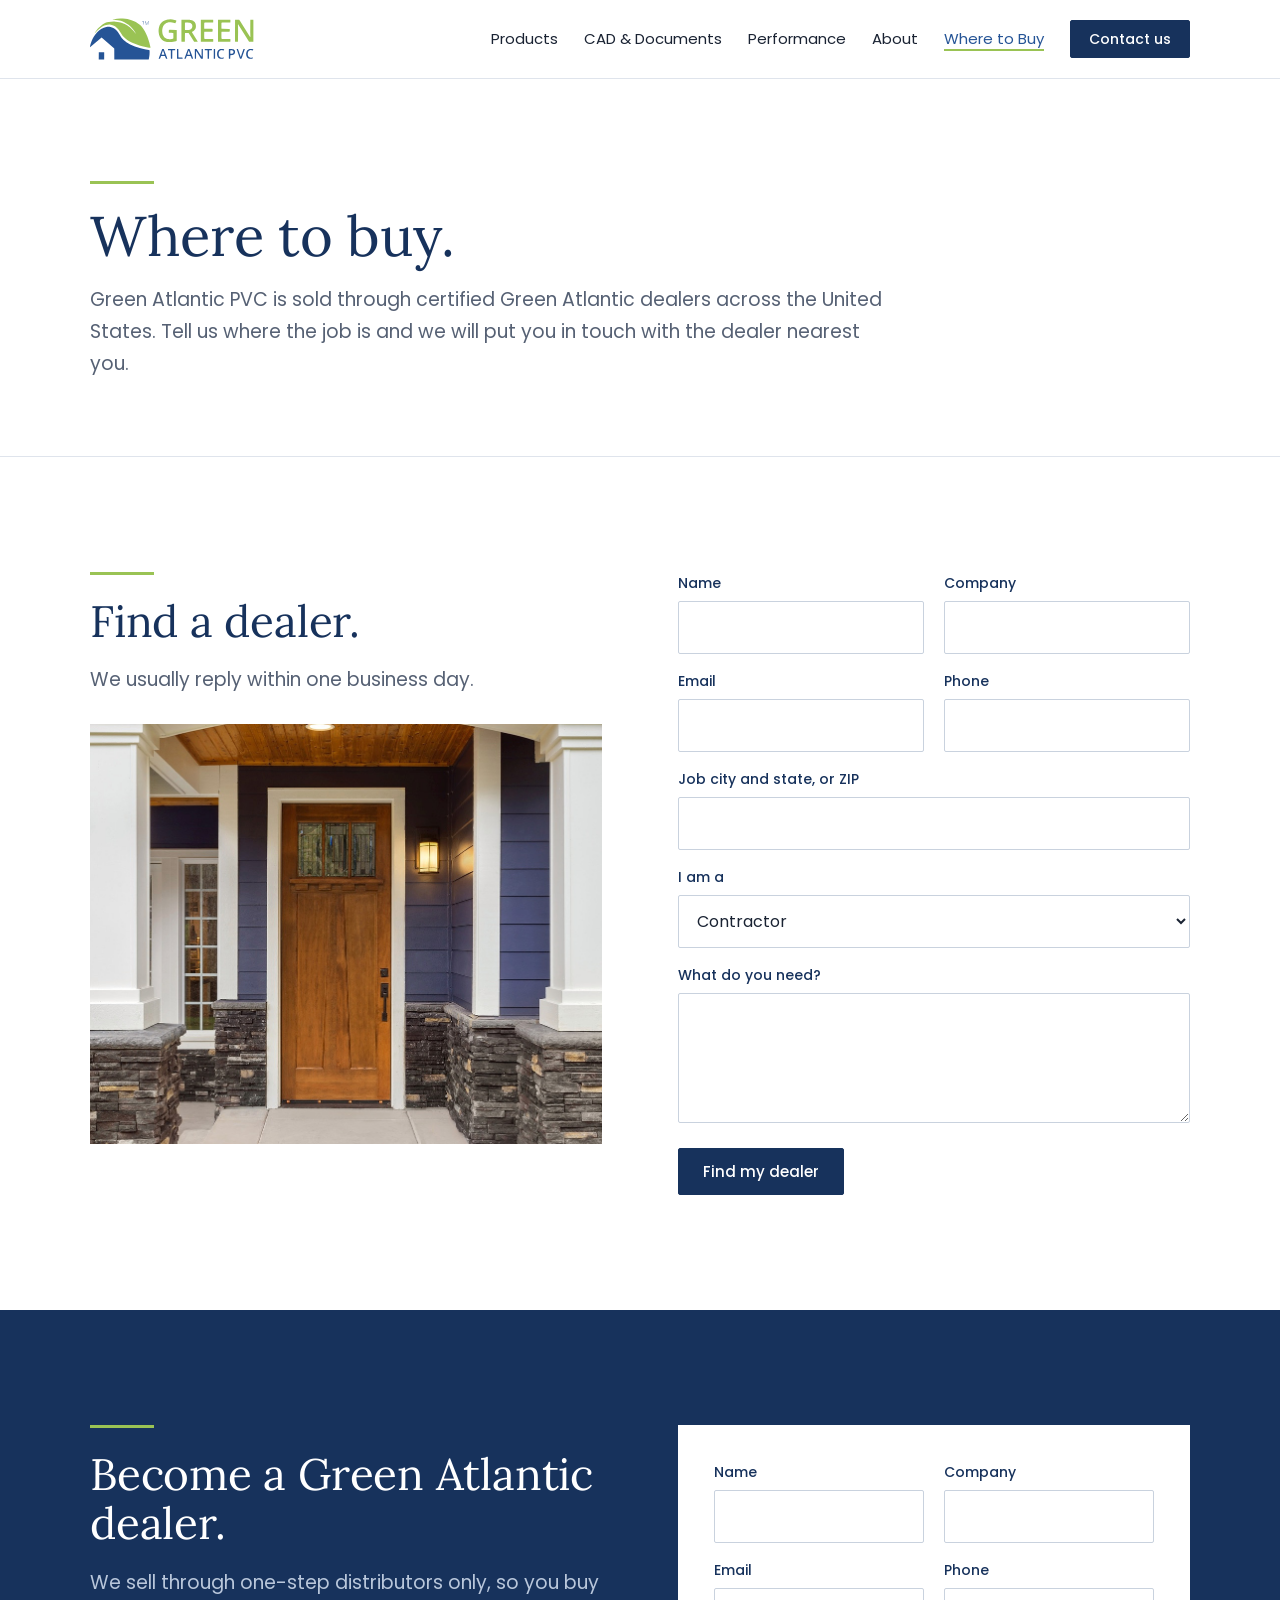
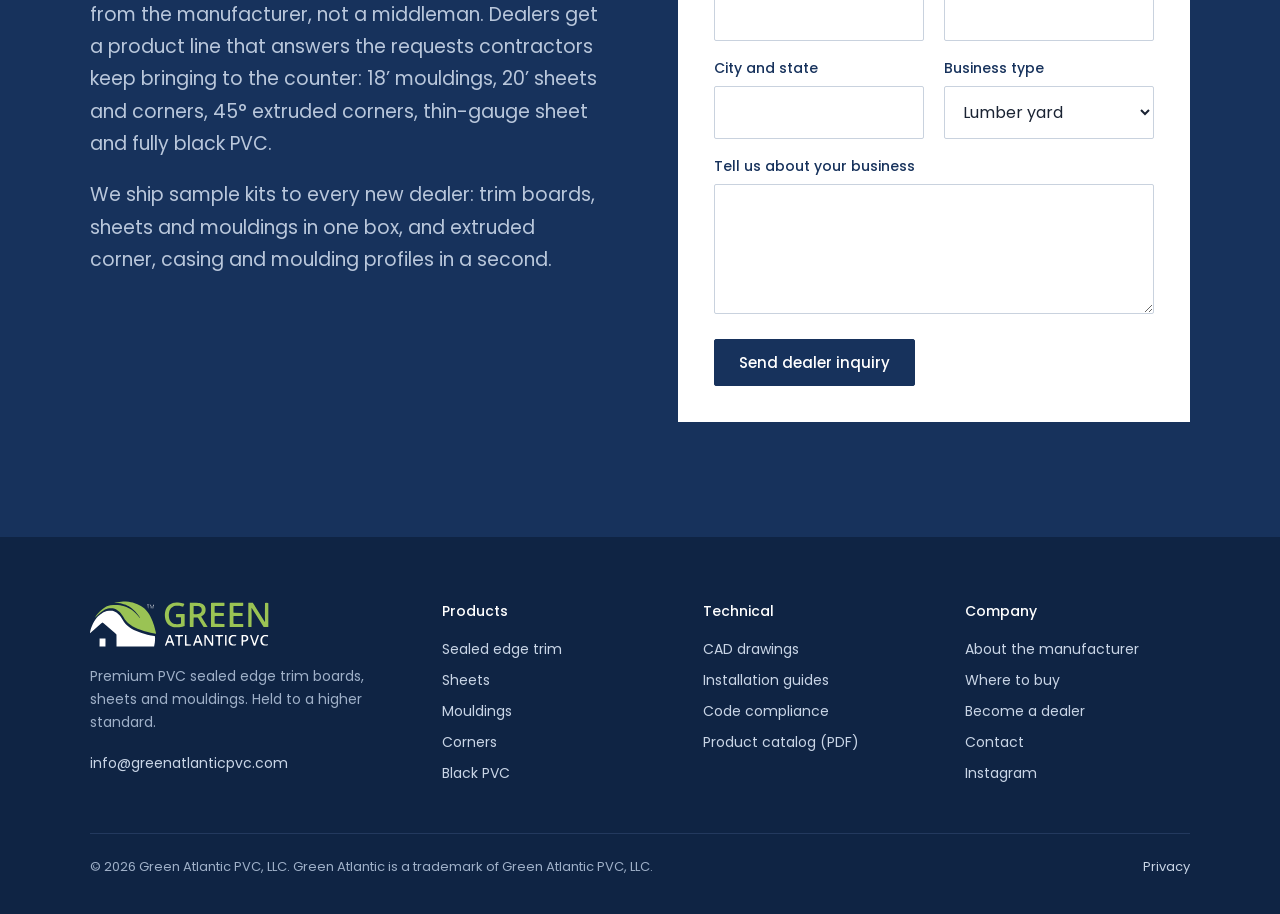
==== dealers.html @ 399b7072 "Set up site: unpack, copy drawings, make thumbnails" ====
<!doctype html>
<html lang="en">
<head>
<meta charset="utf-8">
<meta name="viewport" content="width=device-width, initial-scale=1, viewport-fit=cover">
<title>Where to Buy and Become a Dealer | Green Atlantic PVC</title>
<meta name="description" content="Find a certified Green Atlantic PVC dealer near your job, or apply to become a Green Atlantic dealer.">
<meta property="og:title" content="Where to Buy and Become a Dealer | Green Atlantic PVC">
<meta property="og:description" content="Find a certified Green Atlantic PVC dealer near your job, or apply to become a Green Atlantic dealer.">
<meta property="og:image" content="https://greenatlanticpvc.com/img/farmhouse.jpg">
<meta name="theme-color" content="#17325C">
<link rel="icon" href="/img/favicon.svg" type="image/svg+xml">
<link rel="preconnect" href="https://fonts.googleapis.com"><link rel="preconnect" href="https://fonts.gstatic.com" crossorigin>
<link href="https://fonts.googleapis.com/css2?family=Lora:ital@0;1&family=Poppins:wght@300;400;500&display=swap" rel="stylesheet">
<link rel="stylesheet" href="/styles.css">
</head>
<body>
<a class="skip" href="#main">Skip to content</a>
<header class="hdr"><div class="wrap">
<a class="brand" href="/" aria-label="Green Atlantic PVC home"><img src="/img/logo.svg" alt="Green Atlantic PVC" width="164" height="42"></a>
<button class="menu-btn" type="button" aria-expanded="false" aria-controls="nav">Menu</button>
<nav class="nav" id="nav" aria-label="Main"><a href="/products.html">Products</a><a href="/cad.html">CAD &amp; Documents</a><a href="/performance.html">Performance</a><a href="/about.html">About</a><a href="/dealers.html" aria-current="page">Where to Buy</a><a class="btn" href="/contact.html">Contact us</a></nav>
</div></header>
<main id="main">

<section class="ph-head"><div class="wrap">
<span class="rule"></span><h1>Where to buy.</h1>
<p class="lede">Green Atlantic PVC is sold through certified Green Atlantic dealers across the United States. Tell us where the job is and we will put you in touch with the dealer nearest you.</p>
</div></section>
<section class="sec"><div class="wrap split" style="align-items:start">
<div><span class="rule"></span><h2>Find a dealer.</h2><p class="lede" style="margin-top:18px">We usually reply within one business day.</p><img src="/img/door-entry.jpg" alt="Entry trimmed in Green Atlantic PVC" loading="lazy" style="margin-top:28px;max-height:420px"></div>
<form class="form" name="find-a-dealer" method="POST" action="/thanks.html" data-netlify="true" netlify-honeypot="bot-field"><input type="hidden" name="form-name" value="find-a-dealer"><p class="hp"><label>Leave this empty <input name="bot-field"></label></p><div><label for="find-a-dealer-name">Name</label><input id="find-a-dealer-name" type="text" name="name" required autocomplete="name"></div><div><label for="find-a-dealer-company">Company</label><input id="find-a-dealer-company" type="text" name="company" autocomplete="organization"></div><div><label for="find-a-dealer-email">Email</label><input id="find-a-dealer-email" type="email" name="email" required autocomplete="email"></div><div><label for="find-a-dealer-phone">Phone</label><input id="find-a-dealer-phone" type="tel" name="phone" autocomplete="tel"></div><div class="full"><label for="find-a-dealer-location">Job city and state, or ZIP</label><input id="find-a-dealer-location" type="text" name="location" required></div><div class="full"><label for="find-a-dealer-role">I am a</label><select id="find-a-dealer-role" name="role"><option>Contractor</option><option>Builder</option><option>Architect or designer</option><option>Homeowner</option><option>Other</option></select></div><div class="full"><label for="find-a-dealer-message">What do you need?</label><textarea id="find-a-dealer-message" name="message"></textarea></div><div class="full"><button class="btn" type="submit">Find my dealer</button></div></form>
</div></section>
<section class="sec navy" id="become"><div class="wrap split" style="align-items:start">
<div><span class="rule"></span><h2>Become a Green Atlantic dealer.</h2>
<p class="lede" style="margin-top:18px">We sell through one-step distributors only, so you buy from the manufacturer, not a middleman. Dealers get a product line that answers the requests contractors keep bringing to the counter: 18&rsquo; mouldings, 20&rsquo; sheets and corners, 45&deg; extruded corners, thin-gauge sheet and fully black PVC.</p>
<p class="lede">We ship sample kits to every new dealer: trim boards, sheets and mouldings in one box, and extruded corner, casing and moulding profiles in a second.</p></div>
<div style="background:#fff;padding:clamp(22px,3vw,36px)"><form class="form" name="become-a-dealer" method="POST" action="/thanks.html" data-netlify="true" netlify-honeypot="bot-field"><input type="hidden" name="form-name" value="become-a-dealer"><p class="hp"><label>Leave this empty <input name="bot-field"></label></p><div><label for="become-a-dealer-name">Name</label><input id="become-a-dealer-name" type="text" name="name" required autocomplete="name"></div><div><label for="become-a-dealer-company">Company</label><input id="become-a-dealer-company" type="text" name="company" required autocomplete="organization"></div><div><label for="become-a-dealer-email">Email</label><input id="become-a-dealer-email" type="email" name="email" required autocomplete="email"></div><div><label for="become-a-dealer-phone">Phone</label><input id="become-a-dealer-phone" type="tel" name="phone" required autocomplete="tel"></div><div><label for="become-a-dealer-location">City and state</label><input id="become-a-dealer-location" type="text" name="location" required></div><div><label for="become-a-dealer-type">Business type</label><select id="become-a-dealer-type" name="type"><option>Lumber yard</option><option>Building supply distributor</option><option>Specialty millwork</option><option>Other</option></select></div><div class="full"><label for="become-a-dealer-message">Tell us about your business</label><textarea id="become-a-dealer-message" name="message"></textarea></div><div class="full"><button class="btn" type="submit">Send dealer inquiry</button></div></form></div>
</div></section>

</main>
<footer class="ftr"><div class="wrap">
<div class="cols">
<div><img src="/img/logo-reverse.svg" alt="Green Atlantic PVC" width="180" height="46"><p>Premium PVC sealed edge trim boards, sheets and mouldings. Held to a higher standard.</p><a href="mailto:info@greenatlanticpvc.com">info@greenatlanticpvc.com</a></div>
<div><h4>Products</h4><a href="/products.html#trim">Sealed edge trim</a><a href="/products.html#sheets">Sheets</a><a href="/products.html#mouldings">Mouldings</a><a href="/products.html#corners">Corners</a><a href="/products.html#black">Black PVC</a></div>
<div><h4>Technical</h4><a href="/cad.html">CAD drawings</a><a href="/cad.html#documents">Installation guides</a><a href="/performance.html">Code compliance</a><a href="/docs/green-atlantic-catalog.pdf">Product catalog (PDF)</a></div>
<div><h4>Company</h4><a href="/about.html">About the manufacturer</a><a href="/dealers.html">Where to buy</a><a href="/dealers.html#become">Become a dealer</a><a href="/contact.html">Contact</a><a href="https://www.instagram.com/greenatlanticpvc/" rel="noopener">Instagram</a></div>
</div>
<div class="base"><span>&copy; <span class="yr">2026</span> Green Atlantic PVC, LLC. Green Atlantic is a trademark of Green Atlantic PVC, LLC.</span><span><a href="/privacy.html">Privacy</a></span></div>
</div></footer>
<script src="/js/site.js"></script>
</body>
</html>
---- styles.css ----
/* Green Atlantic PVC — site styles. Palette and type follow the printed catalog. */
:root{
  --navy:#17325C; --navy-2:#0F2444; --blue:#255496; --leaf:#9AC354; --leaf-ink:#5E8A24;
  --ink:#1A2333; --slate:#566174; --line:#DFE4EC; --mist:#F2F5F9; --white:#FFFFFF;
  --serif:"Lora",Georgia,"Times New Roman",serif; --sans:"Poppins",system-ui,-apple-system,"Segoe UI",sans-serif;
  --wrap:1180px; --gut:clamp(20px,4vw,40px);
}
*{box-sizing:border-box}
html{scroll-behavior:smooth;-webkit-text-size-adjust:100%}
@media (prefers-reduced-motion:reduce){html{scroll-behavior:auto}*{animation:none!important;transition:none!important}}
body{margin:0;font:400 16px/1.65 var(--sans);color:var(--ink);background:var(--white);-webkit-font-smoothing:antialiased}
img{max-width:100%;height:auto;display:block}
a{color:var(--blue);text-decoration-thickness:1px;text-underline-offset:3px}
a:hover{color:var(--navy)}
:focus-visible{outline:2px solid var(--leaf);outline-offset:3px}
.wrap{max-width:var(--wrap);margin:0 auto;padding:0 var(--gut)}
h1,h2,h3{font-family:var(--serif);font-weight:400;color:var(--navy);letter-spacing:-.005em;margin:0}
h1{font-size:clamp(38px,5.4vw,66px);line-height:1.06}
h2{font-size:clamp(30px,3.6vw,44px);line-height:1.12}
h3{font-family:var(--sans);font-weight:500;font-size:19px;line-height:1.35;color:var(--navy)}
p{margin:0 0 1em;max-width:66ch}
.lede{font-size:clamp(17px,1.5vw,19px);color:var(--slate);line-height:1.7}
.rule{display:block;width:64px;height:3px;background:var(--leaf);margin:0 0 22px}
.kicker{font-size:13px;font-weight:500;color:var(--leaf-ink);margin:0 0 10px;letter-spacing:.02em}
.sec{padding:clamp(64px,9vw,120px) 0}
.sec.tight{padding:clamp(48px,6vw,80px) 0}
.mist{background:var(--mist)}
.navy{background:var(--navy);color:#D9E2EF}
.navy h2,.navy h3{color:#fff}
.navy .lede{color:#B9C7DB}
.btn{display:inline-flex;align-items:center;gap:8px;font:500 15px/1 var(--sans);padding:15px 24px;border-radius:2px;text-decoration:none;border:1.5px solid var(--navy);background:var(--navy);color:#fff;cursor:pointer}
.btn:hover{background:var(--navy-2);color:#fff}
.btn.ghost{background:transparent;color:var(--navy)}
.btn.ghost:hover{background:var(--navy);color:#fff}
.btn.light{background:#fff;color:var(--navy);border-color:#fff}
.btn.light:hover{background:transparent;color:#fff}
.btns{display:flex;flex-wrap:wrap;gap:12px;margin-top:28px}

/* header */
.hdr{position:sticky;top:0;z-index:50;background:rgba(255,255,255,.96);backdrop-filter:saturate(1.4) blur(8px);border-bottom:1px solid var(--line)}
.hdr .wrap{display:flex;align-items:center;gap:28px;height:78px}
.brand img{height:42px;width:auto}
.nav{display:flex;gap:26px;margin-left:auto;align-items:center}
.nav a{color:var(--ink);text-decoration:none;font-size:15px}
.nav a:hover,.nav a[aria-current=page]{color:var(--blue)}
.nav a[aria-current=page]{box-shadow:inset 0 -2px 0 var(--leaf)}
.nav .btn{padding:11px 18px;font-size:14px;color:#fff}
.menu-btn{display:none;margin-left:auto;background:none;border:1px solid var(--line);padding:10px 14px;font:500 14px var(--sans);color:var(--navy);border-radius:2px}
@media (max-width:980px){
  .menu-btn{display:block}
  .nav{display:none;position:absolute;left:0;right:0;top:78px;background:#fff;flex-direction:column;align-items:stretch;gap:0;padding:8px var(--gut) 20px;border-bottom:1px solid var(--line)}
  .nav.open{display:flex}
  .nav a{padding:13px 0;border-bottom:1px solid var(--line)}
  .nav .btn{margin-top:14px;justify-content:center;padding:15px}
}

/* hero */
.hero{position:relative;min-height:min(88vh,820px);display:flex;align-items:flex-end;color:#fff;overflow:hidden}
.hero img.bg{position:absolute;inset:0;width:100%;height:100%;object-fit:cover;object-position:62% 35%}
.hero::after{content:"";position:absolute;inset:0;background:linear-gradient(90deg,rgba(15,36,68,.78) 0%,rgba(15,36,68,.45) 45%,rgba(15,36,68,0) 75%),linear-gradient(180deg,rgba(15,36,68,0) 45%,rgba(15,36,68,.75))}
.hero .wrap{position:relative;z-index:1;padding-bottom:clamp(48px,7vw,88px);width:100%}
.hero h1{color:#fff;max-width:15ch}
.hero p{color:#DCE5F1;font-size:clamp(17px,1.6vw,20px);max-width:52ch;margin-top:20px}
.hero .tag{font-family:var(--serif);font-style:italic;font-size:19px;color:#fff;margin:0 0 18px;display:flex;align-items:center;gap:14px}
.hero .tag::before{content:"";width:40px;height:3px;background:var(--leaf)}

/* proof strip */
.proof{border-bottom:1px solid var(--line)}
.proof .wrap{display:grid;grid-template-columns:repeat(4,1fr)}
.proof .wrap>div{padding:26px 22px 24px 0;border-right:1px solid var(--line)}
.proof .wrap>div+div{padding-left:22px}
.proof .wrap>div:last-child{border-right:0}
.proof b{display:block;font:400 30px/1.1 var(--serif);color:var(--navy)}
.proof span{font-size:14px;color:var(--slate)}
@media (max-width:800px){.proof .wrap{grid-template-columns:1fr 1fr}.proof b{font-size:24px}.proof .wrap>div:nth-child(2){border-right:0}.proof .wrap>div:nth-child(n+3){border-top:1px solid var(--line)}.proof .wrap>div:nth-child(3){padding-left:0}}

/* two column */
.split{display:grid;grid-template-columns:1fr 1fr;gap:clamp(32px,6vw,88px);align-items:center}
.split.wide-img{grid-template-columns:.9fr 1.1fr}
.split img{width:100%;object-fit:cover}
@media (max-width:860px){.split,.split.wide-img{grid-template-columns:1fr}}

/* lengths — the four numbers */
.lengths{display:grid;grid-template-columns:repeat(4,1fr);gap:0;margin-top:48px;border-top:1px solid var(--line)}
.lengths div{padding:28px 24px 8px 0}
.lengths div+div{padding-left:24px;border-left:1px solid var(--line)}
.lengths b{display:block;font:400 clamp(44px,5vw,64px)/1 var(--serif);color:var(--navy)}
.lengths p{font-size:15px;color:var(--slate);margin-top:14px}
@media (max-width:860px){.lengths{grid-template-columns:1fr 1fr}.lengths div:nth-child(3){padding-left:0;border-left:0}.lengths div:nth-child(n+3){border-top:1px solid var(--line)}}

/* the profile board — the signature element */
.board{background:var(--mist);border:1px solid var(--line);padding:clamp(24px,4vw,48px);margin-top:44px;position:relative}
.board-grid{display:flex;flex-wrap:wrap;align-items:flex-end;gap:34px 30px}
.board figure{margin:0;display:flex;flex-direction:column;align-items:flex-start;text-decoration:none}
.board figure img{display:block}
.board figcaption{margin-top:9px;font-size:12.5px;line-height:1.3;color:var(--slate)}
.board figcaption b{display:block;color:var(--navy);font-weight:500;font-size:13px}
.board .scale{position:absolute;right:clamp(24px,4vw,48px);top:clamp(16px,2.5vw,26px);font-size:12.5px;color:var(--slate);display:flex;align-items:center;gap:8px}
.board .scale i{display:inline-block;height:6px;border:1px solid var(--navy);border-top:0}
@media (max-width:600px){.board .scale{position:static;margin-bottom:18px}}

/* product family tiles */
.fam{display:grid;grid-template-columns:repeat(4,1fr);gap:2px;margin-top:44px;background:var(--line);border:1px solid var(--line)}
.fam a{background:#fff;text-decoration:none;color:var(--ink);display:flex;flex-direction:column}
.fam .ph{aspect-ratio:4/3;overflow:hidden;background:var(--mist)}
.fam .ph img{width:100%;height:100%;object-fit:cover;transition:transform .5s ease}
.fam .ph img.cut{object-fit:contain;background:#fff;padding:12px}
.fam a:hover .ph img{transform:scale(1.03)}
.fam .tx{padding:18px 20px 22px}
.fam h3{font-size:17px}
.fam p{font-size:14px;color:var(--slate);margin:6px 0 0}
@media (max-width:980px){.fam{grid-template-columns:repeat(2,1fr)}}
@media (max-width:520px){.fam{grid-template-columns:1fr}}

/* anatomy */
.anat{position:relative;margin-top:40px}
.anat img{width:100%}
.anat button{position:absolute;transform:translate(-50%,-50%);width:26px;height:26px;border-radius:50%;border:2px solid #fff;background:var(--leaf);box-shadow:0 0 0 5px rgba(154,195,84,.35);cursor:pointer;padding:0}
.anat button[aria-expanded=true]{background:var(--navy)}
.anat .tip{position:absolute;transform:translate(-50%,calc(-100% - 22px));background:#fff;color:var(--ink);padding:12px 14px;width:220px;font-size:13.5px;line-height:1.45;box-shadow:0 10px 30px rgba(15,36,68,.25);pointer-events:none}
.anat .tip b{display:block;color:var(--navy);font-weight:500;font-size:14.5px}
.anat-list{display:none}
@media (max-width:700px){.anat button,.anat .tip{display:none}.anat-list{display:grid;grid-template-columns:1fr 1fr;gap:14px 20px;margin-top:20px;font-size:14px}.anat-list b{display:block;color:var(--navy);font-weight:500}}

/* firsts */
.firsts{display:grid;grid-template-columns:repeat(4,1fr);gap:clamp(20px,3vw,36px);margin-top:44px}
.firsts img{aspect-ratio:1/1;object-fit:contain;background:#fff;border:1px solid var(--line);padding:18px;width:100%}
.firsts h3{margin-top:18px}
.firsts p{font-size:14.5px;color:var(--slate);margin-top:8px}
@media (max-width:900px){.firsts{grid-template-columns:1fr 1fr}}

/* black feature */
.black-band{background:#14181E;color:#C9CED6}
.black-band h2{color:#fff}
.black-band .lede{color:#AEB5BF}
.black-band .rule{background:var(--leaf)}
.black-band img{width:100%;height:clamp(280px,34vw,440px);object-fit:cover}

/* cta band */
.cta-band{background:var(--navy);color:#C8D4E5}
.cta-band .wrap{display:flex;align-items:center;justify-content:space-between;gap:30px;flex-wrap:wrap}
.cta-band h2{color:#fff;max-width:20ch}

/* page header */
.ph-head{padding:clamp(56px,8vw,104px) 0 clamp(36px,5vw,56px);border-bottom:1px solid var(--line)}
.ph-head h1{font-size:clamp(36px,4.6vw,56px);max-width:18ch}
.ph-head .lede{margin-top:18px}

/* products page */
.subnav{position:sticky;top:78px;z-index:40;background:#fff;border-bottom:1px solid var(--line);overflow-x:auto;-webkit-overflow-scrolling:touch}
.subnav .wrap{display:flex;gap:24px;white-space:nowrap}
.subnav a{display:inline-block;padding:15px 0;font-size:14px;color:var(--slate);text-decoration:none}
.subnav a:hover{color:var(--navy)}
.prod{padding:clamp(56px,7vw,96px) 0;border-bottom:1px solid var(--line);scroll-margin-top:130px}
.prod-head{display:grid;grid-template-columns:1.05fr .95fr;gap:clamp(28px,5vw,72px);align-items:start;margin-bottom:36px}
.prod-head img{width:100%;max-height:380px;object-fit:cover}
.prod-head img.cut{object-fit:contain;background:#fff}
@media (max-width:860px){.prod-head{grid-template-columns:1fr}}
.note{border-left:3px solid var(--leaf);background:var(--mist);padding:16px 20px;margin:22px 0 0;font-size:15px;max-width:none}
.note b{color:var(--navy);font-weight:500}
.tbl-wrap{overflow-x:auto;-webkit-overflow-scrolling:touch}
table{border-collapse:collapse;width:100%;font-size:15px}
th{text-align:left;font-weight:500;font-size:13px;color:var(--blue);padding:10px 14px;border-bottom:2px solid var(--leaf);white-space:nowrap}
td{padding:11px 14px;border-bottom:1px solid var(--line);vertical-align:middle}
tbody tr:nth-child(odd) td{background:#F7F9FB}
td.num{white-space:nowrap}
td b{font-weight:500;color:var(--navy)}
td img.prof{max-height:44px;width:auto}
.tables{display:grid;grid-template-columns:1fr 1fr;gap:32px}
@media (max-width:860px){.tables{grid-template-columns:1fr}}
.cols3{display:grid;grid-template-columns:repeat(3,1fr);gap:28px;margin-top:36px}
.cols3 img{width:100%;aspect-ratio:4/3;object-fit:contain;background:#fff;border:1px solid var(--line);padding:10px}
.cols3 h3{font-size:16px;margin-top:12px}
@media (max-width:760px){.cols3{grid-template-columns:1fr}}

/* CAD library */
.cad-tools{display:flex;flex-wrap:wrap;gap:12px;align-items:center;margin:0 0 28px}
.cad-tools input{flex:1 1 280px;font:400 16px var(--sans);padding:14px 16px;border:1px solid #C9D2DE;border-radius:2px;color:var(--ink)}
.chips{display:flex;flex-wrap:wrap;gap:8px}
.chips button{font:400 14px var(--sans);padding:9px 14px;border:1px solid var(--line);background:#fff;color:var(--slate);border-radius:20px;cursor:pointer}
.chips button[aria-pressed=true]{background:var(--navy);border-color:var(--navy);color:#fff}
.cad-count{font-size:14px;color:var(--slate);margin:0 0 16px}
.cad{display:grid;grid-template-columns:repeat(auto-fill,minmax(212px,1fr));gap:18px}
.cad a{display:flex;flex-direction:column;border:1px solid var(--line);background:#fff;text-decoration:none;color:var(--ink)}
.cad a:hover{border-color:var(--blue)}
.cad .pv{height:150px;display:flex;align-items:center;justify-content:center;padding:18px;background:var(--mist);border-bottom:1px solid var(--line)}
.cad .pv img,.cad .pv svg{max-width:100%;max-height:112px;width:auto;height:auto}
.cad .pv svg{width:100%}
.cad .pv img.photo{max-height:118px;object-fit:contain;mix-blend-mode:multiply}
.cad .pv img.dwg{max-height:120px;background:#fff;border:1px solid var(--line)}
.pdf-tile{display:flex;flex-direction:column;align-items:center;gap:8px;font-size:12.5px;color:var(--slate)}
.pdf-tile svg{width:34px!important;height:auto}
.cad .t{padding:13px 14px 15px;display:flex;flex-direction:column;gap:2px;flex:1}
.cad .t b{font-weight:500;color:var(--navy);font-size:15px;line-height:1.3}
.cad .t span{font-size:13px;color:var(--slate)}
.cad .t em{font-style:normal;font-size:12.5px;color:var(--blue);margin-top:auto;padding-top:8px}
.cad-empty{padding:40px;text-align:center;border:1px dashed var(--line);color:var(--slate)}
.docs{display:grid;grid-template-columns:repeat(2,1fr);gap:0;border-top:1px solid var(--line)}
.docs a{display:block;padding:20px 20px 20px 0;border-bottom:1px solid var(--line);text-decoration:none;color:var(--ink)}
.docs a:nth-child(odd){border-right:1px solid var(--line)}
.docs a:nth-child(even){padding-left:24px}
.docs b{display:block;font-weight:500;color:var(--navy)}
.docs span{font-size:14px;color:var(--slate)}
@media (max-width:760px){.docs{grid-template-columns:1fr}.docs a:nth-child(odd){border-right:0}.docs a:nth-child(even){padding-left:0}}

/* performance */
.ccrr{display:grid;grid-template-columns:auto 1fr;gap:clamp(24px,5vw,64px);align-items:center;background:var(--navy);color:#C8D4E5;padding:clamp(28px,4vw,48px)}
.ccrr b{display:block;font:400 clamp(40px,5vw,60px)/1 var(--sans);color:#fff;letter-spacing:.01em;font-weight:300}
.ccrr small{display:block;font-size:13px;color:#9FB2CC;margin-bottom:8px}
@media (max-width:700px){.ccrr{grid-template-columns:1fr}}
.checks{list-style:none;padding:0;margin:0;columns:2;column-gap:40px}
.checks li{padding:9px 0 9px 26px;position:relative;break-inside:avoid;border-bottom:1px solid var(--line)}
.checks li::before{content:"";position:absolute;left:0;top:17px;width:10px;height:10px;border-radius:50%;background:var(--leaf)}
@media (max-width:640px){.checks{columns:1}}
.howto{display:grid;grid-template-columns:1fr 1fr;gap:28px 56px;margin-top:40px}
.howto h3{font-size:17px;margin-bottom:8px}
.howto p{font-size:15px;color:var(--slate)}
@media (max-width:760px){.howto{grid-template-columns:1fr}}

/* forms */
.form{display:grid;grid-template-columns:1fr 1fr;gap:16px 20px}
.form .full{grid-column:1/-1}
.form label{display:block;font-size:14px;font-weight:500;color:var(--navy);margin-bottom:6px}
.form input,.form select,.form textarea{width:100%;font:400 16px var(--sans);padding:13px 14px;border:1px solid #C9D2DE;border-radius:2px;background:#fff;color:var(--ink)}
.form textarea{min-height:130px;resize:vertical}
.form .hp{display:none}
@media (max-width:640px){.form{grid-template-columns:1fr}}

/* footer */
.ftr{background:var(--navy-2);color:#9FB0C8;padding:64px 0 36px;font-size:14px}
.ftr .cols{display:grid;grid-template-columns:1.4fr 1fr 1fr 1fr;gap:36px}
.ftr img{height:46px;width:auto;margin-bottom:18px}
.ftr h4{font:500 14px var(--sans);color:#fff;margin:0 0 12px}
.ftr a{color:#C9D5E6;text-decoration:none;display:block;padding:4px 0}
.ftr a:hover{color:#fff}
.ftr .base{border-top:1px solid #23395E;margin-top:44px;padding-top:22px;display:flex;justify-content:space-between;gap:20px;flex-wrap:wrap;font-size:13px}
.ftr .base a{display:inline}
@media (max-width:860px){.ftr .cols{grid-template-columns:1fr 1fr}}
.skip{position:absolute;left:-999px;top:8px;background:#fff;padding:10px 14px;z-index:99}
.skip:focus{left:8px}
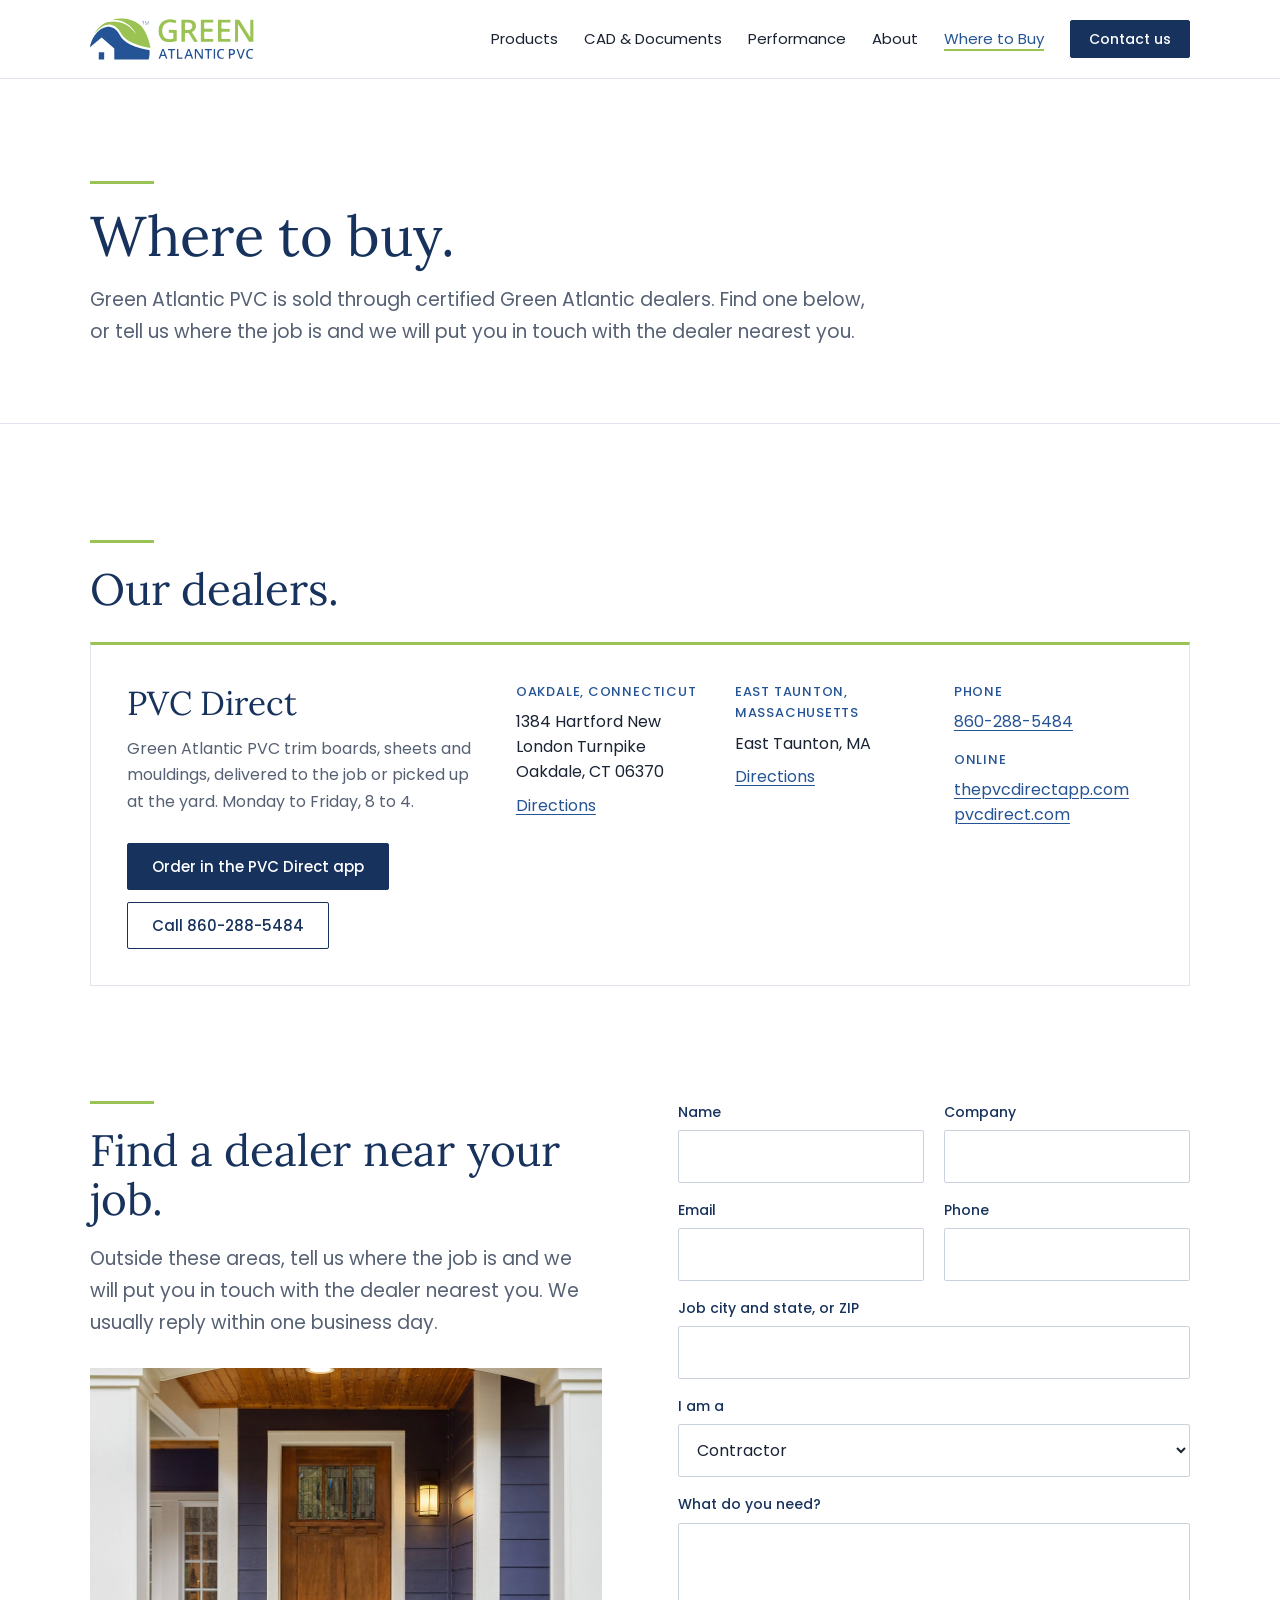
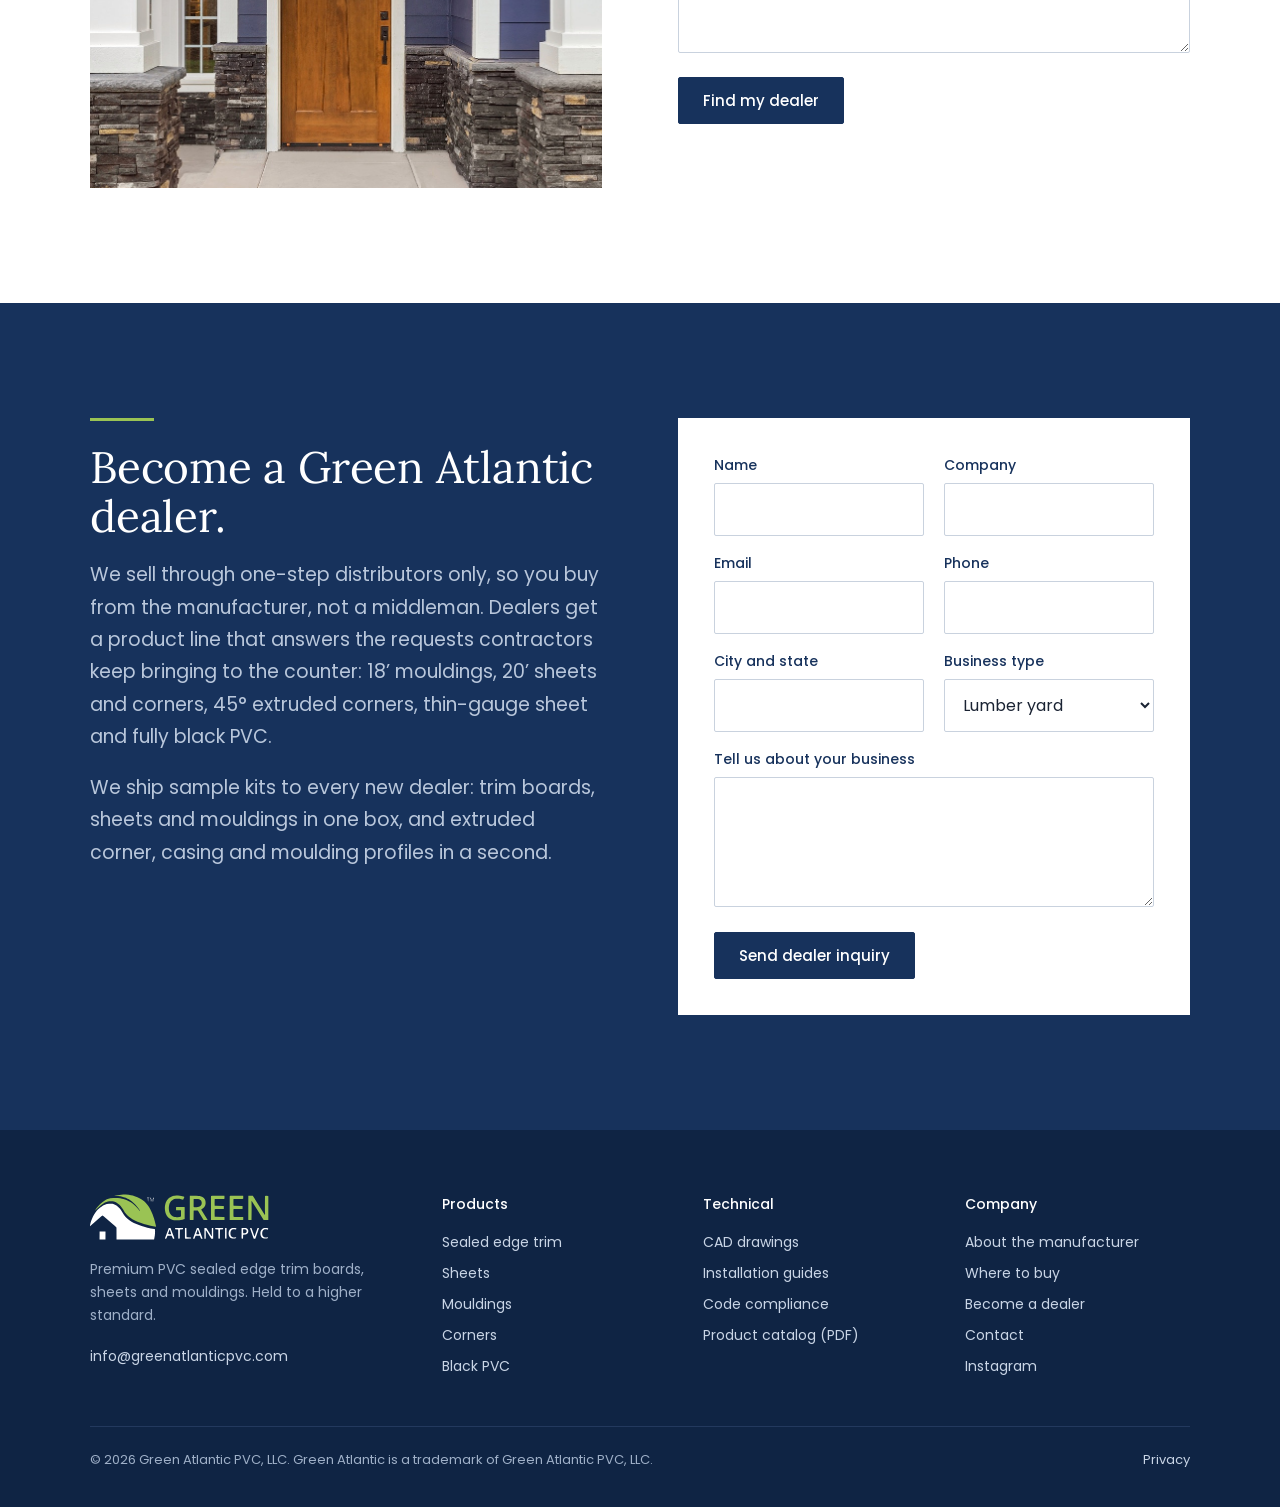
==== commit 1b4b0bed: "Set up site: unpack, copy drawings, make thumbnails" ====
--- a/dealers.html
+++ b/dealers.html
@@ -25,10 +25,22 @@
 
 <section class="ph-head"><div class="wrap">
 <span class="rule"></span><h1>Where to buy.</h1>
-<p class="lede">Green Atlantic PVC is sold through certified Green Atlantic dealers across the United States. Tell us where the job is and we will put you in touch with the dealer nearest you.</p>
+<p class="lede">Green Atlantic PVC is sold through certified Green Atlantic dealers. Find one below, or tell us where the job is and we will put you in touch with the dealer nearest you.</p>
+</div></section>
+<section class="sec" id="dealer-list" style="padding-bottom:0"><div class="wrap">
+<span class="rule"></span><h2>Our dealers.</h2>
+<div class="dealer">
+<div class="dealer-name"><h3>PVC Direct</h3><p>Green Atlantic PVC trim boards, sheets and mouldings, delivered to the job or picked up at the yard. Monday to Friday, 8 to 4.</p>
+<div class="btns"><a class="btn" href="https://thepvcdirectapp.com" target="_blank" rel="noopener">Order in the PVC Direct app</a><a class="btn ghost" href="tel:+18602885484">Call 860-288-5484</a></div></div>
+<div class="dealer-locs">
+<div><h4>Oakdale, Connecticut</h4><p>1384 Hartford New London Turnpike<br>Oakdale, CT 06370</p><a href="https://maps.google.com/?q=1384+Hartford+New+London+Turnpike+Oakdale+CT+06370" target="_blank" rel="noopener">Directions</a></div>
+<div><h4>East Taunton, Massachusetts</h4><p>East Taunton, MA</p><a href="https://maps.google.com/?q=PVC+Direct+East+Taunton+MA" target="_blank" rel="noopener">Directions</a></div>
+<div><h4>Phone</h4><p><a href="tel:+18602885484">860-288-5484</a></p><h4 style="margin-top:14px">Online</h4><p><a href="https://thepvcdirectapp.com" target="_blank" rel="noopener">thepvcdirectapp.com</a><br><a href="https://www.pvcdirect.com" target="_blank" rel="noopener">pvcdirect.com</a></p></div>
+</div>
+</div>
 </div></section>
 <section class="sec"><div class="wrap split" style="align-items:start">
-<div><span class="rule"></span><h2>Find a dealer.</h2><p class="lede" style="margin-top:18px">We usually reply within one business day.</p><img src="/img/door-entry.jpg" alt="Entry trimmed in Green Atlantic PVC" loading="lazy" style="margin-top:28px;max-height:420px"></div>
+<div><span class="rule"></span><h2>Find a dealer near your job.</h2><p class="lede" style="margin-top:18px">Outside these areas, tell us where the job is and we will put you in touch with the dealer nearest you. We usually reply within one business day.</p><img src="/img/door-entry.jpg" alt="Entry trimmed in Green Atlantic PVC" loading="lazy" style="margin-top:28px;max-height:420px"></div>
 <form class="form" name="find-a-dealer" method="POST" action="/thanks.html" data-netlify="true" netlify-honeypot="bot-field"><input type="hidden" name="form-name" value="find-a-dealer"><p class="hp"><label>Leave this empty <input name="bot-field"></label></p><div><label for="find-a-dealer-name">Name</label><input id="find-a-dealer-name" type="text" name="name" required autocomplete="name"></div><div><label for="find-a-dealer-company">Company</label><input id="find-a-dealer-company" type="text" name="company" autocomplete="organization"></div><div><label for="find-a-dealer-email">Email</label><input id="find-a-dealer-email" type="email" name="email" required autocomplete="email"></div><div><label for="find-a-dealer-phone">Phone</label><input id="find-a-dealer-phone" type="tel" name="phone" autocomplete="tel"></div><div class="full"><label for="find-a-dealer-location">Job city and state, or ZIP</label><input id="find-a-dealer-location" type="text" name="location" required></div><div class="full"><label for="find-a-dealer-role">I am a</label><select id="find-a-dealer-role" name="role"><option>Contractor</option><option>Builder</option><option>Architect or designer</option><option>Homeowner</option><option>Other</option></select></div><div class="full"><label for="find-a-dealer-message">What do you need?</label><textarea id="find-a-dealer-message" name="message"></textarea></div><div class="full"><button class="btn" type="submit">Find my dealer</button></div></form>
 </div></section>
 <section class="sec navy" id="become"><div class="wrap split" style="align-items:start">
--- a/styles.css
+++ b/styles.css
@@ -165,7 +165,8 @@
 tbody tr:nth-child(odd) td{background:#F7F9FB}
 td.num{white-space:nowrap}
 td b{font-weight:500;color:var(--navy)}
-td img.prof{max-height:44px;width:auto}
+td.pcell{text-align:center;padding-top:14px;padding-bottom:14px}
+td img.prof{display:inline-block;max-width:none;height:auto}
 .tables{display:grid;grid-template-columns:1fr 1fr;gap:32px}
 @media (max-width:860px){.tables{grid-template-columns:1fr}}
 .cols3{display:grid;grid-template-columns:repeat(3,1fr);gap:28px;margin-top:36px}
@@ -238,3 +239,14 @@
 @media (max-width:860px){.ftr .cols{grid-template-columns:1fr 1fr}}
 .skip{position:absolute;left:-999px;top:8px;background:#fff;padding:10px 14px;z-index:99}
 .skip:focus{left:8px}
+
+/* dealer listing */
+.dealer{margin-top:28px;border:1px solid var(--line);border-top:3px solid var(--leaf);background:#fff;display:grid;grid-template-columns:1.1fr 2fr;gap:clamp(20px,3vw,44px);padding:clamp(22px,3vw,36px)}
+.dealer h3{font-family:var(--serif);font-size:clamp(26px,2.6vw,34px);font-weight:400;color:var(--navy);margin:0 0 10px}
+.dealer-name p{color:var(--slate);margin:0}
+.dealer-locs{display:grid;grid-template-columns:repeat(3,1fr);gap:20px}
+.dealer-locs h4{font-size:13px;letter-spacing:.06em;text-transform:uppercase;color:var(--blue);margin:0 0 8px;font-weight:500}
+.dealer-locs p{margin:0 0 8px;line-height:1.55}
+.dealer-locs a{color:var(--blue)}
+@media (max-width:860px){.dealer{grid-template-columns:1fr}.dealer-locs{grid-template-columns:1fr 1fr}}
+@media (max-width:520px){.dealer-locs{grid-template-columns:1fr}}
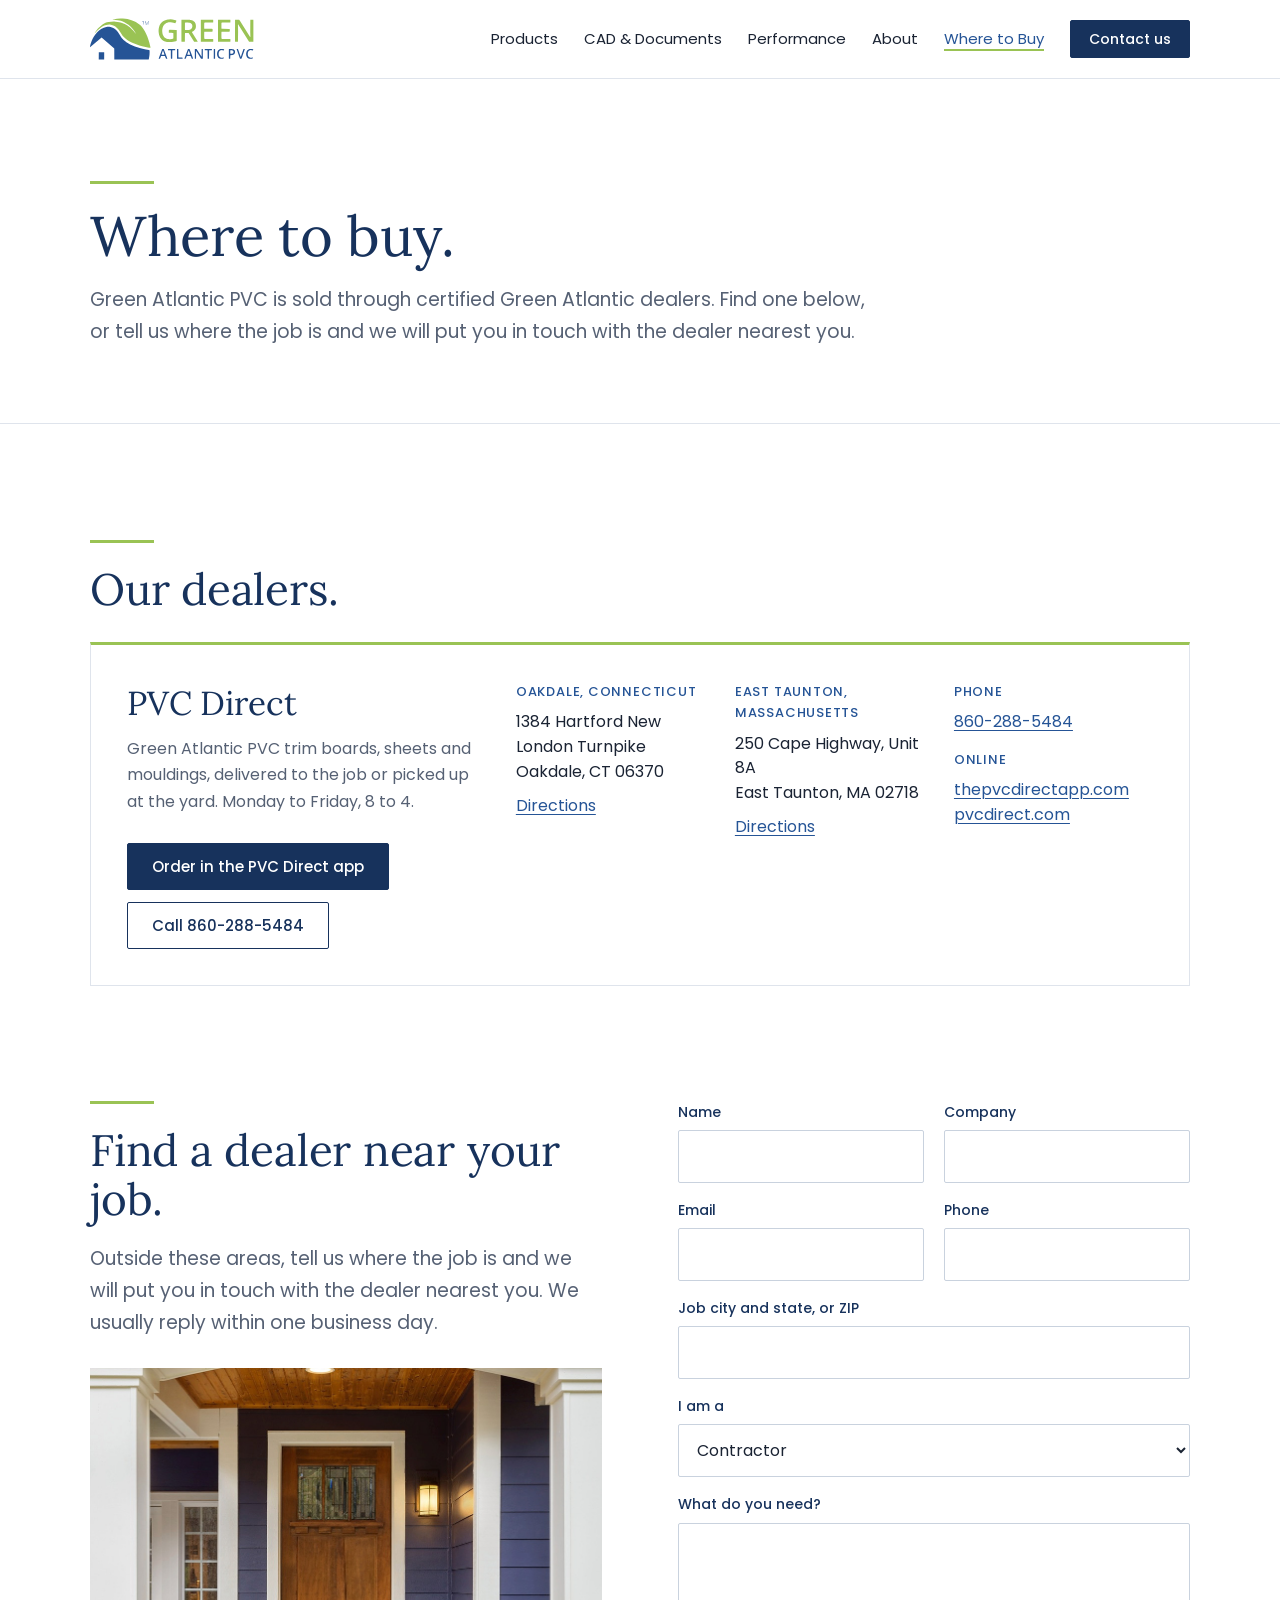
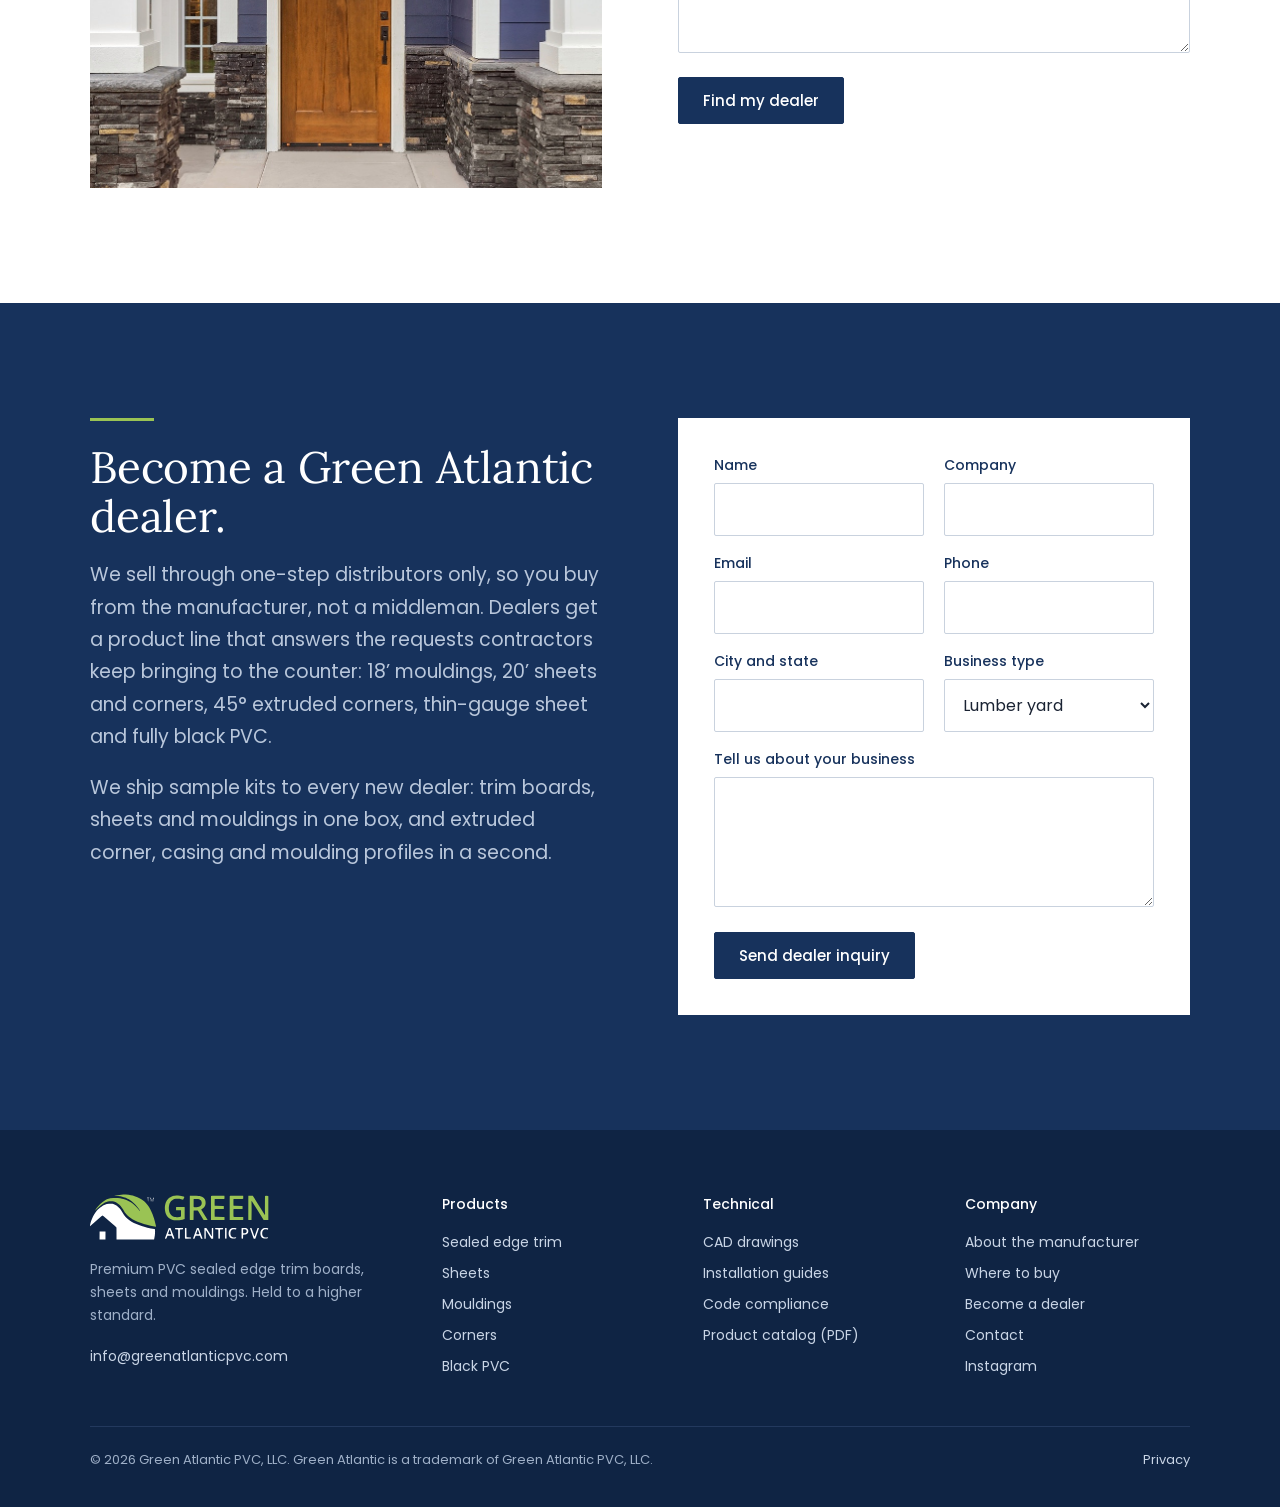
==== commit b2fe4cd3: "Set up site: unpack, copy drawings, make thumbnails" ====
--- a/dealers.html
+++ b/dealers.html
@@ -34,7 +34,7 @@
 <div class="btns"><a class="btn" href="https://thepvcdirectapp.com" target="_blank" rel="noopener">Order in the PVC Direct app</a><a class="btn ghost" href="tel:+18602885484">Call 860-288-5484</a></div></div>
 <div class="dealer-locs">
 <div><h4>Oakdale, Connecticut</h4><p>1384 Hartford New London Turnpike<br>Oakdale, CT 06370</p><a href="https://maps.google.com/?q=1384+Hartford+New+London+Turnpike+Oakdale+CT+06370" target="_blank" rel="noopener">Directions</a></div>
-<div><h4>East Taunton, Massachusetts</h4><p>East Taunton, MA</p><a href="https://maps.google.com/?q=PVC+Direct+East+Taunton+MA" target="_blank" rel="noopener">Directions</a></div>
+<div><h4>East Taunton, Massachusetts</h4><p>250 Cape Highway, Unit 8A<br>East Taunton, MA 02718</p><a href="https://maps.google.com/?q=250+Cape+Highway+East+Taunton+MA+02718" target="_blank" rel="noopener">Directions</a></div>
 <div><h4>Phone</h4><p><a href="tel:+18602885484">860-288-5484</a></p><h4 style="margin-top:14px">Online</h4><p><a href="https://thepvcdirectapp.com" target="_blank" rel="noopener">thepvcdirectapp.com</a><br><a href="https://www.pvcdirect.com" target="_blank" rel="noopener">pvcdirect.com</a></p></div>
 </div>
 </div>
